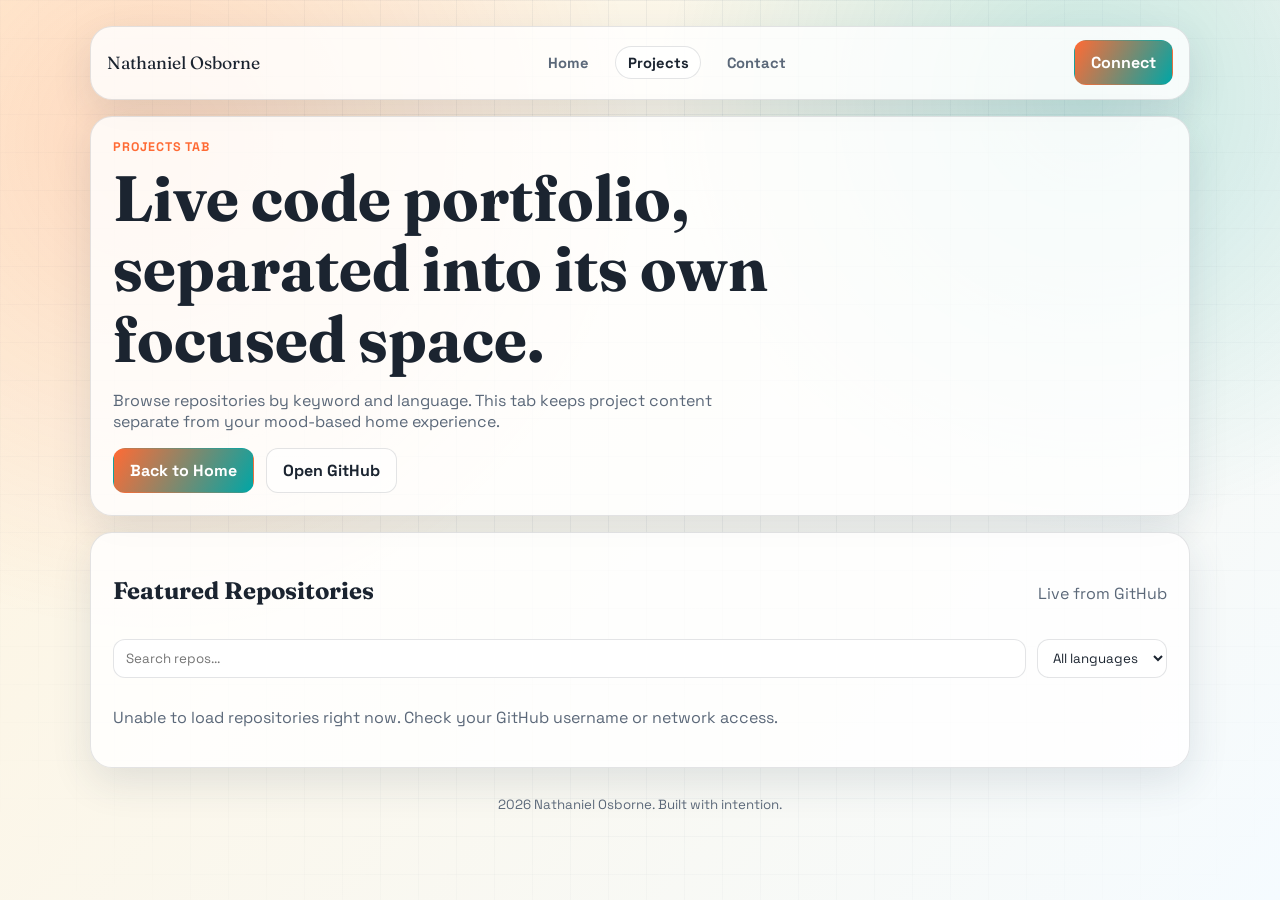
==== repos.html @ b6f5484a "Split home and projects into separate top tabs" ====
﻿<!doctype html>
<html lang="en">
<head>
  <meta charset="UTF-8" />
  <meta name="viewport" content="width=device-width, initial-scale=1.0" />
  <title>Nathaniel Osborne | Projects</title>
  <link rel="preconnect" href="https://fonts.googleapis.com">
  <link rel="preconnect" href="https://fonts.gstatic.com" crossorigin>
  <link href="https://fonts.googleapis.com/css2?family=Fraunces:opsz,wght@9..144,600;9..144,700&family=Space+Grotesk:wght@400;500;700&display=swap" rel="stylesheet">
  <link rel="stylesheet" href="./styles.css" />
</head>
<body>
  <div class="bg-grid" aria-hidden="true"></div>
  <div class="bg-glow" aria-hidden="true"></div>
  <div id="particleLayer" class="particle-layer" aria-hidden="true"></div>

  <header class="topbar reveal">
    <a class="brand" href="./index.html">Nathaniel Osborne</a>
    <nav class="topnav topnav-tabs">
      <a class="tab-link" href="./index.html">Home</a>
      <a class="tab-link active" href="./repos.html">Projects</a>
      <a class="tab-link" href="./index.html#contact">Contact</a>
    </nav>
    <a class="btn primary" href="https://github.com/NathanielOsborne" target="_blank" rel="noreferrer">Connect</a>
  </header>

  <main>
    <section class="hero reveal">
      <p class="eyebrow">Projects Tab</p>
      <h1>Live code portfolio, separated into its own focused space.</h1>
      <p class="lead">Browse repositories by keyword and language. This tab keeps project content separate from your mood-based home experience.</p>
      <div class="cta-row">
        <a class="btn primary" href="./index.html">Back to Home</a>
        <a class="btn ghost" href="https://github.com/NathanielOsborne?tab=repositories" target="_blank" rel="noreferrer">Open GitHub</a>
      </div>
    </section>

    <section id="repos" class="repos reveal">
      <div class="section-head">
        <h2>Featured Repositories</h2>
        <p>Live from GitHub</p>
      </div>
      <div class="filters" role="group" aria-label="Repository filters">
        <input id="repoSearch" type="search" placeholder="Search repos..." aria-label="Search repositories" />
        <select id="languageFilter" aria-label="Filter by language">
          <option value="all">All languages</option>
        </select>
      </div>
      <div id="repoGrid" class="repo-grid" aria-live="polite"></div>
      <p id="status" class="status">Loading repositories...</p>
    </section>
  </main>

  <footer>
    <small><span id="year"></span> Nathaniel Osborne. Built with intention.</small>
  </footer>

  <script src="./script.js"></script>
</body>
</html>
---- styles.css ----
﻿:root {
  --bg-1: #fff4de;
  --bg-2: #f5fbff;
  --text: #1b2430;
  --muted: #5b6879;
  --accent: #ff6b35;
  --accent-2: #00a6a6;
  --panel: rgba(255, 255, 255, 0.82);
  --border: rgba(27, 36, 48, 0.12);
  --shadow: 0 14px 40px rgba(36, 56, 84, 0.12);
  --particle-color: rgba(255, 107, 53, 0.22);
}

* {
  box-sizing: border-box;
}

html,
body {
  margin: 0;
  padding: 0;
  min-height: 100%;
}

body {
  font-family: "Space Grotesk", sans-serif;
  color: var(--text);
  background: linear-gradient(130deg, var(--bg-1), var(--bg-2));
  padding: 1.2rem 1rem 3rem;
  transition: background 300ms ease, color 300ms ease;
}

body[data-mood="focused"] {
  --bg-1: #e9eefc;
  --bg-2: #f9fbff;
  --accent: #335bff;
  --accent-2: #4c8bf5;
  --particle-color: rgba(51, 91, 255, 0.22);
}

body[data-mood="chill"] {
  --bg-1: #e7fbff;
  --bg-2: #f3f8ff;
  --accent: #0aa3b8;
  --accent-2: #60d7ed;
  --particle-color: rgba(10, 163, 184, 0.22);
}

body[data-mood="energetic"] {
  --bg-1: #fff0e8;
  --bg-2: #fff8f0;
  --accent: #ff4d2d;
  --accent-2: #ff8a00;
  --particle-color: rgba(255, 77, 45, 0.24);
}

body[data-mood="calm"] {
  --bg-1: #edfff6;
  --bg-2: #f5fff8;
  --accent: #2b9a62;
  --accent-2: #6dce98;
  --particle-color: rgba(43, 154, 98, 0.22);
}

.bg-grid {
  position: fixed;
  inset: 0;
  z-index: 0;
  pointer-events: none;
  background-image: linear-gradient(rgba(90, 110, 130, 0.08) 1px, transparent 1px),
    linear-gradient(90deg, rgba(90, 110, 130, 0.08) 1px, transparent 1px);
  background-size: 38px 38px;
  mask-image: radial-gradient(circle at 50% 30%, black 30%, transparent 95%);
}

.bg-glow {
  position: fixed;
  inset: 0;
  z-index: 0;
  pointer-events: none;
  background:
    radial-gradient(circle at 12% 16%, rgba(255, 107, 53, 0.2), transparent 36%),
    radial-gradient(circle at 85% 11%, rgba(0, 166, 166, 0.2), transparent 32%);
}

.particle-layer {
  position: fixed;
  inset: 0;
  pointer-events: none;
  z-index: 0;
  overflow: hidden;
}

.particle,
.spark {
  position: absolute;
  border-radius: 999px;
  background: var(--particle-color);
}

.particle {
  left: var(--x);
  bottom: -20px;
  width: var(--size);
  height: var(--size);
  animation: particle-rise var(--duration) linear infinite;
}

.spark {
  width: 8px;
  height: 8px;
  opacity: 0;
  animation: spark-burst 760ms ease-out forwards;
}

@keyframes particle-rise {
  from {
    transform: translateY(0) translateX(0) scale(0.8);
    opacity: 0;
  }

  20% {
    opacity: 0.85;
  }

  to {
    transform: translateY(-110vh) translateX(22px) scale(1.06);
    opacity: 0;
  }
}

@keyframes spark-burst {
  from {
    opacity: 1;
    transform: translate(0, 0) scale(1);
  }

  to {
    opacity: 0;
    transform: translate(var(--dx), var(--dy)) scale(0.4);
  }
}

.topbar,
.hero,
.mood,
.repos,
.contact,
footer {
  position: relative;
  z-index: 2;
  width: min(1100px, 100%);
  margin: 0 auto;
}

.topbar,
.hero,
.mood,
.repos,
.contact {
  border: 1px solid var(--border);
  border-radius: 22px;
  background: var(--panel);
  box-shadow: var(--shadow);
}

.topbar {
  margin-top: 0.4rem;
  padding: 0.85rem 1rem;
  display: flex;
  align-items: center;
  justify-content: space-between;
  gap: 1rem;
}

.brand {
  font-family: "Fraunces", serif;
  text-decoration: none;
  color: var(--text);
  font-size: 1.1rem;
}

.topnav {
  display: flex;
  gap: 0.85rem;
}

.topnav a {
  text-decoration: none;
  color: var(--muted);
  font-weight: 700;
  font-size: 0.92rem;
}

.topnav-tabs .tab-link {
  padding: 0.4rem 0.72rem;
  border: 1px solid transparent;
  border-radius: 999px;
}

.topnav-tabs .tab-link.active {
  border-color: var(--border);
  color: var(--text);
  background: rgba(255, 255, 255, 0.72);
}

.hero,
.mood,
.repos,
.contact {
  margin-top: 1rem;
  padding: 1.4rem;
}

.eyebrow {
  margin: 0;
  font-weight: 700;
  letter-spacing: 0.06em;
  text-transform: uppercase;
  color: var(--accent);
  font-size: 0.78rem;
}

h1,
h2,
h3 {
  font-family: "Fraunces", serif;
}

h1 {
  margin: 0.5rem 0 0;
  max-width: 16ch;
  line-height: 1.1;
  font-size: clamp(2.1rem, 5vw, 4rem);
}

.lead {
  color: var(--muted);
  max-width: 65ch;
  margin-bottom: 0;
}

.cta-row {
  display: flex;
  gap: 0.7rem;
  flex-wrap: wrap;
  margin-top: 1rem;
}

.btn {
  text-decoration: none;
  padding: 0.68rem 1rem;
  border-radius: 12px;
  border: 1px solid transparent;
  font-weight: 700;
  display: inline-block;
  cursor: pointer;
  font-family: inherit;
}

.btn.primary {
  background: linear-gradient(120deg, var(--accent), var(--accent-2));
  color: white;
}

.btn.ghost {
  border-color: var(--border);
  color: var(--text);
  background: rgba(255, 255, 255, 0.6);
}

.section-head {
  display: flex;
  justify-content: space-between;
  align-items: baseline;
  gap: 1rem;
}

.section-head p {
  margin: 0;
  color: var(--muted);
}

.mood {
  overflow: hidden;
}

.mood-emoji {
  position: absolute;
  right: 1rem;
  top: 1rem;
  font-size: 1.6rem;
  line-height: 1;
  background: rgba(255, 255, 255, 0.85);
  border: 1px solid var(--border);
  border-radius: 999px;
  padding: 0.32rem 0.5rem;
}

.mood-options {
  margin-top: 0.9rem;
  display: flex;
  gap: 0.6rem;
  flex-wrap: wrap;
}

.mood-btn {
  border-radius: 999px;
  border: 1px solid var(--border);
  background: rgba(255, 255, 255, 0.82);
  color: var(--text);
  padding: 0.5rem 0.82rem;
  font-family: inherit;
  font-weight: 700;
  cursor: pointer;
}

.mood-btn.active {
  background: linear-gradient(120deg, var(--accent), var(--accent-2));
  color: white;
  border-color: transparent;
}

.mood-lab-grid {
  margin-top: 1rem;
  display: grid;
  grid-template-columns: repeat(4, minmax(0, 1fr));
  gap: 0.8rem;
}

.mood-card {
  border: 1px solid var(--border);
  border-radius: 16px;
  padding: 0.95rem;
  background: rgba(255, 255, 255, 0.8);
}

.mood-card h3 {
  margin-top: 0;
  margin-bottom: 0.4rem;
}

.stat-card .big-number {
  font-family: "Fraunces", serif;
  font-size: 1.5rem;
  margin: 0;
}

.stat-card small {
  color: var(--muted);
}

.quote-card {
  grid-column: span 2;
}

.challenge {
  margin-top: 0.6rem;
  color: var(--muted);
  font-weight: 700;
}

.journal-card {
  grid-column: span 2;
}

.journal-card textarea {
  width: 100%;
  resize: vertical;
  border-radius: 10px;
  border: 1px solid var(--border);
  background: white;
  color: var(--text);
  padding: 0.65rem;
  font-family: inherit;
}

.history-list {
  margin: 0;
  padding-left: 1.1rem;
}

.history-list li {
  color: var(--muted);
  margin-bottom: 0.32rem;
}

.mini-actions {
  display: flex;
  gap: 0.5rem;
  flex-wrap: wrap;
}

.filters {
  margin-top: 0.9rem;
  display: flex;
  gap: 0.7rem;
  flex-wrap: wrap;
}

.filters input,
.filters select {
  border-radius: 12px;
  border: 1px solid var(--border);
  background: rgba(255, 255, 255, 0.9);
  color: var(--text);
  padding: 0.58rem 0.7rem;
  font-family: inherit;
}

.filters input {
  min-width: 210px;
  flex: 1;
}

.repo-grid {
  margin-top: 0.9rem;
  display: grid;
  grid-template-columns: repeat(auto-fit, minmax(260px, 1fr));
  gap: 0.8rem;
}

.repo-card {
  border: 1px solid var(--border);
  border-radius: 14px;
  padding: 0.95rem;
  background: rgba(255, 255, 255, 0.86);
}

.repo-card h3 {
  margin-top: 0;
  margin-bottom: 0.4rem;
}

.repo-card p {
  margin: 0;
  color: var(--muted);
  min-height: 2.5em;
}

.repo-meta {
  margin-top: 0.7rem;
  font-size: 0.84rem;
  color: var(--muted);
}

.repo-link {
  margin-top: 0.6rem;
  display: inline-block;
  color: var(--accent);
  font-weight: 700;
  text-decoration: none;
}

.status {
  margin-top: 0.9rem;
  color: var(--muted);
}

.status.tiny {
  margin-bottom: 0;
  font-size: 0.88rem;
}

.contact p {
  color: var(--muted);
  margin-bottom: 0;
}

footer {
  margin-top: 1.6rem;
  text-align: center;
  color: var(--muted);
}

.reveal {
  opacity: 0;
  transform: translateY(18px);
  transition: opacity 420ms ease, transform 420ms ease;
}

.reveal.visible {
  opacity: 1;
  transform: translateY(0);
}

@media (max-width: 980px) {
  .mood-lab-grid {
    grid-template-columns: repeat(2, minmax(0, 1fr));
  }

  .quote-card,
  .journal-card {
    grid-column: span 2;
  }

  .topnav {
    display: none;
  }
}

@media (max-width: 680px) {
  body {
    padding: 0.8rem 0.75rem 2rem;
  }

  .section-head {
    flex-direction: column;
    align-items: flex-start;
  }

  .mood-lab-grid {
    grid-template-columns: 1fr;
  }

  .quote-card,
  .journal-card {
    grid-column: span 1;
  }
}
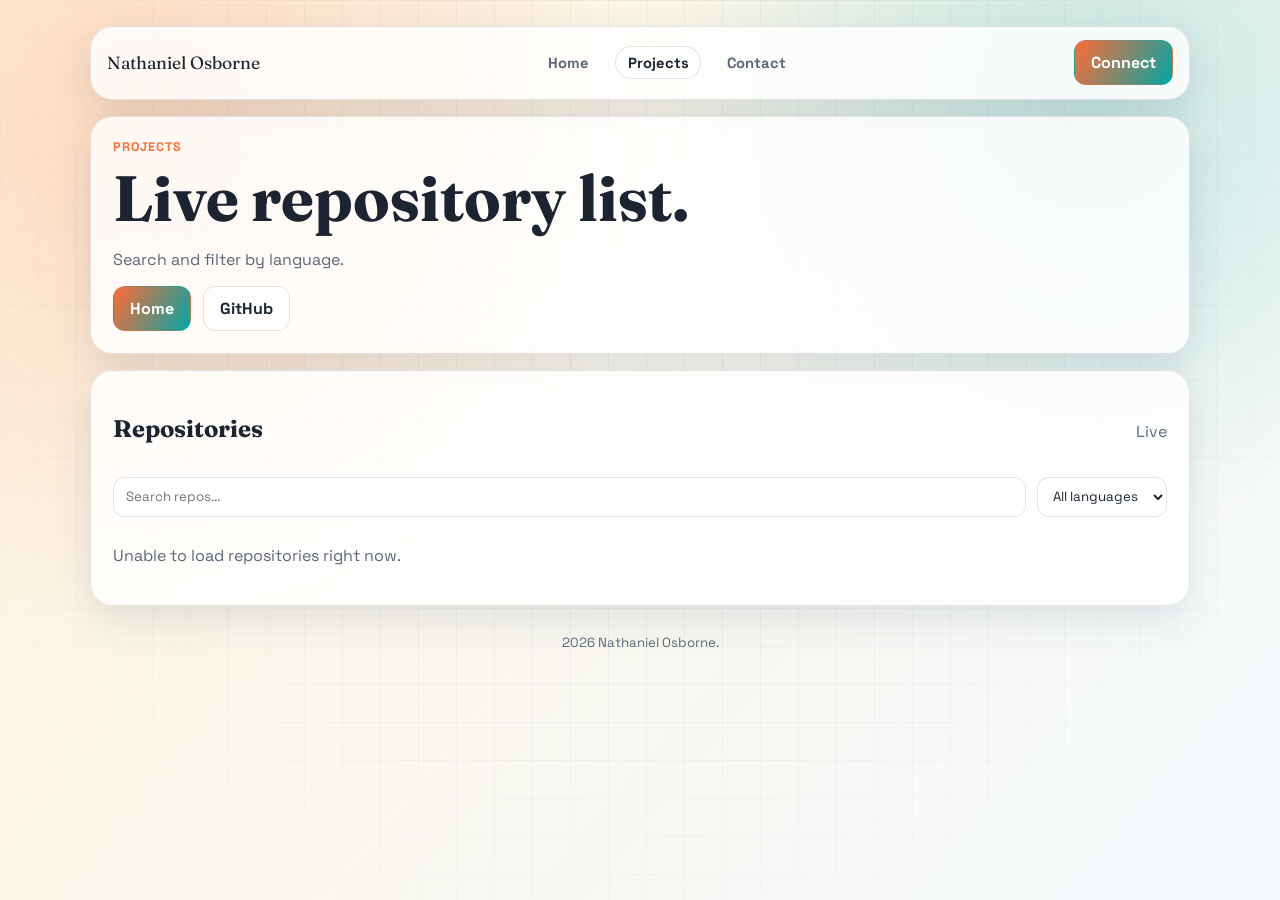
==== commit 3bde9a72: "Tighten page copy and add mood sounds with control fixes" ====
--- a/repos.html
+++ b/repos.html
@@ -26,19 +26,19 @@
 
   <main>
     <section class="hero reveal">
-      <p class="eyebrow">Projects Tab</p>
-      <h1>Live code portfolio, separated into its own focused space.</h1>
-      <p class="lead">Browse repositories by keyword and language. This tab keeps project content separate from your mood-based home experience.</p>
+      <p class="eyebrow">Projects</p>
+      <h1>Live repository list.</h1>
+      <p class="lead">Search and filter by language.</p>
       <div class="cta-row">
-        <a class="btn primary" href="./index.html">Back to Home</a>
-        <a class="btn ghost" href="https://github.com/NathanielOsborne?tab=repositories" target="_blank" rel="noreferrer">Open GitHub</a>
+        <a class="btn primary" href="./index.html">Home</a>
+        <a class="btn ghost" href="https://github.com/NathanielOsborne?tab=repositories" target="_blank" rel="noreferrer">GitHub</a>
       </div>
     </section>
 
     <section id="repos" class="repos reveal">
       <div class="section-head">
-        <h2>Featured Repositories</h2>
-        <p>Live from GitHub</p>
+        <h2>Repositories</h2>
+        <p>Live</p>
       </div>
       <div class="filters" role="group" aria-label="Repository filters">
         <input id="repoSearch" type="search" placeholder="Search repos..." aria-label="Search repositories" />
@@ -52,7 +52,7 @@
   </main>
 
   <footer>
-    <small><span id="year"></span> Nathaniel Osborne. Built with intention.</small>
+    <small><span id="year"></span> Nathaniel Osborne.</small>
   </footer>
 
   <script src="./script.js"></script>
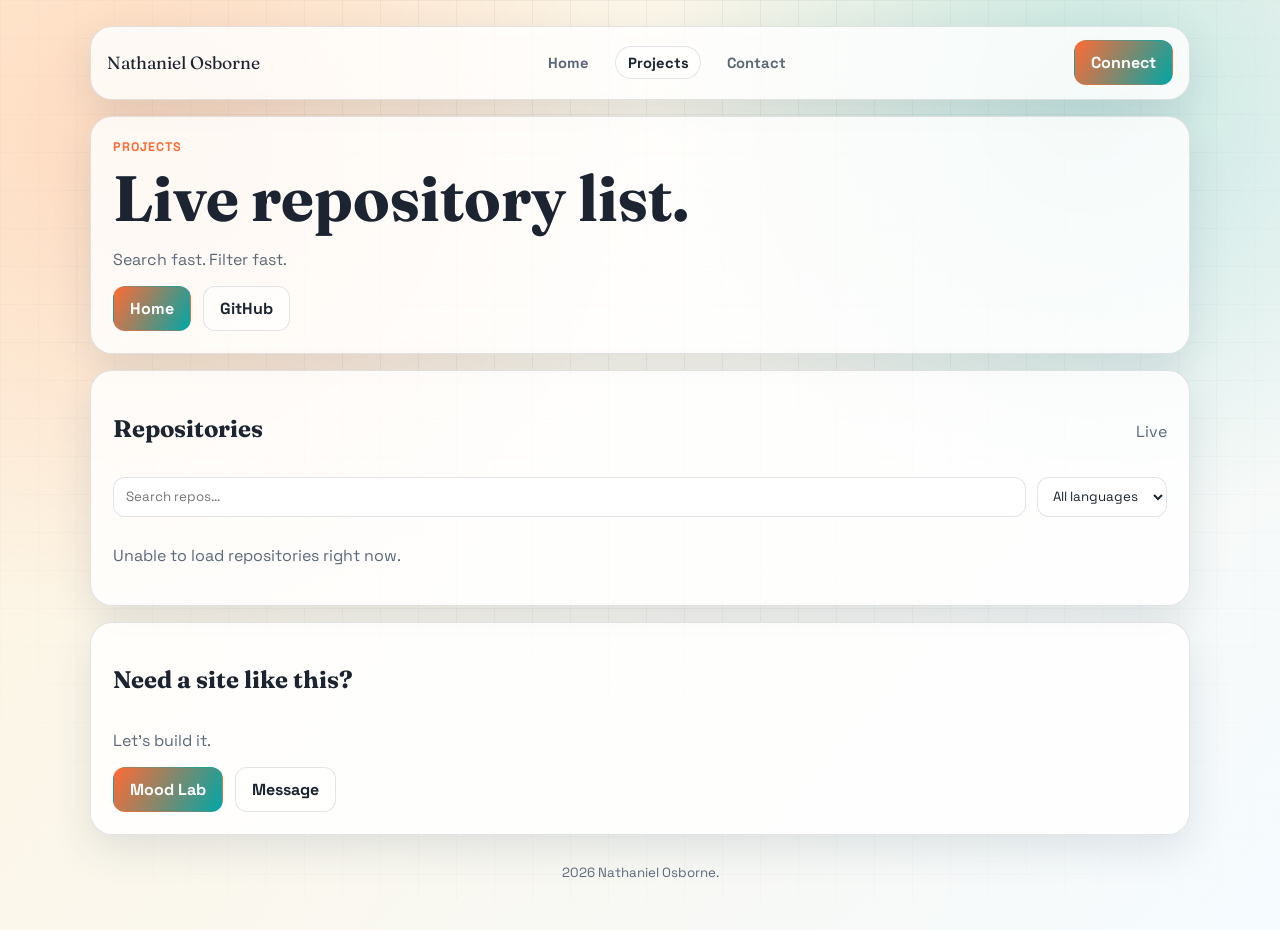
==== commit 7a575c51: "Move contact section to projects and enhance celebration background effects" ====
--- a/repos.html
+++ b/repos.html
@@ -19,7 +19,7 @@
     <nav class="topnav topnav-tabs">
       <a class="tab-link" href="./index.html">Home</a>
       <a class="tab-link active" href="./repos.html">Projects</a>
-      <a class="tab-link" href="./index.html#contact">Contact</a>
+      <a class="tab-link" href="#contact">Contact</a>
     </nav>
     <a class="btn primary" href="https://github.com/NathanielOsborne" target="_blank" rel="noreferrer">Connect</a>
   </header>
@@ -28,7 +28,7 @@
     <section class="hero reveal">
       <p class="eyebrow">Projects</p>
       <h1>Live repository list.</h1>
-      <p class="lead">Search and filter by language.</p>
+      <p class="lead">Search fast. Filter fast.</p>
       <div class="cta-row">
         <a class="btn primary" href="./index.html">Home</a>
         <a class="btn ghost" href="https://github.com/NathanielOsborne?tab=repositories" target="_blank" rel="noreferrer">GitHub</a>
@@ -49,6 +49,17 @@
       <div id="repoGrid" class="repo-grid" aria-live="polite"></div>
       <p id="status" class="status">Loading repositories...</p>
     </section>
+
+    <section class="contact reveal" id="contact">
+      <div class="section-head">
+        <h2>Need a site like this?</h2>
+      </div>
+      <p>Let’s build it.</p>
+      <div class="cta-row">
+        <a class="btn primary" href="./index.html">Mood Lab</a>
+        <a class="btn ghost" href="https://github.com/NathanielOsborne" target="_blank" rel="noreferrer">Message</a>
+      </div>
+    </section>
   </main>
 
   <footer>
--- a/styles.css
+++ b/styles.css
@@ -518,3 +518,49 @@
     grid-column: span 1;
   }
 }
+
+body.celebration .bg-glow {
+  animation: glow-bounce 720ms ease-out;
+}
+
+body.celebration .bg-grid {
+  animation: grid-spin 720ms ease-out;
+}
+
+body.celebration .particle-layer {
+  filter: saturate(1.5) brightness(1.15);
+}
+
+@keyframes glow-bounce {
+  0% {
+    transform: scale(1);
+    opacity: 1;
+  }
+
+  40% {
+    transform: scale(1.05);
+    opacity: 0.95;
+  }
+
+  100% {
+    transform: scale(1);
+    opacity: 1;
+  }
+}
+
+@keyframes grid-spin {
+  0% {
+    transform: rotate(0deg) scale(1);
+    opacity: 1;
+  }
+
+  50% {
+    transform: rotate(1.2deg) scale(1.03);
+    opacity: 0.85;
+  }
+
+  100% {
+    transform: rotate(0deg) scale(1);
+    opacity: 1;
+  }
+}
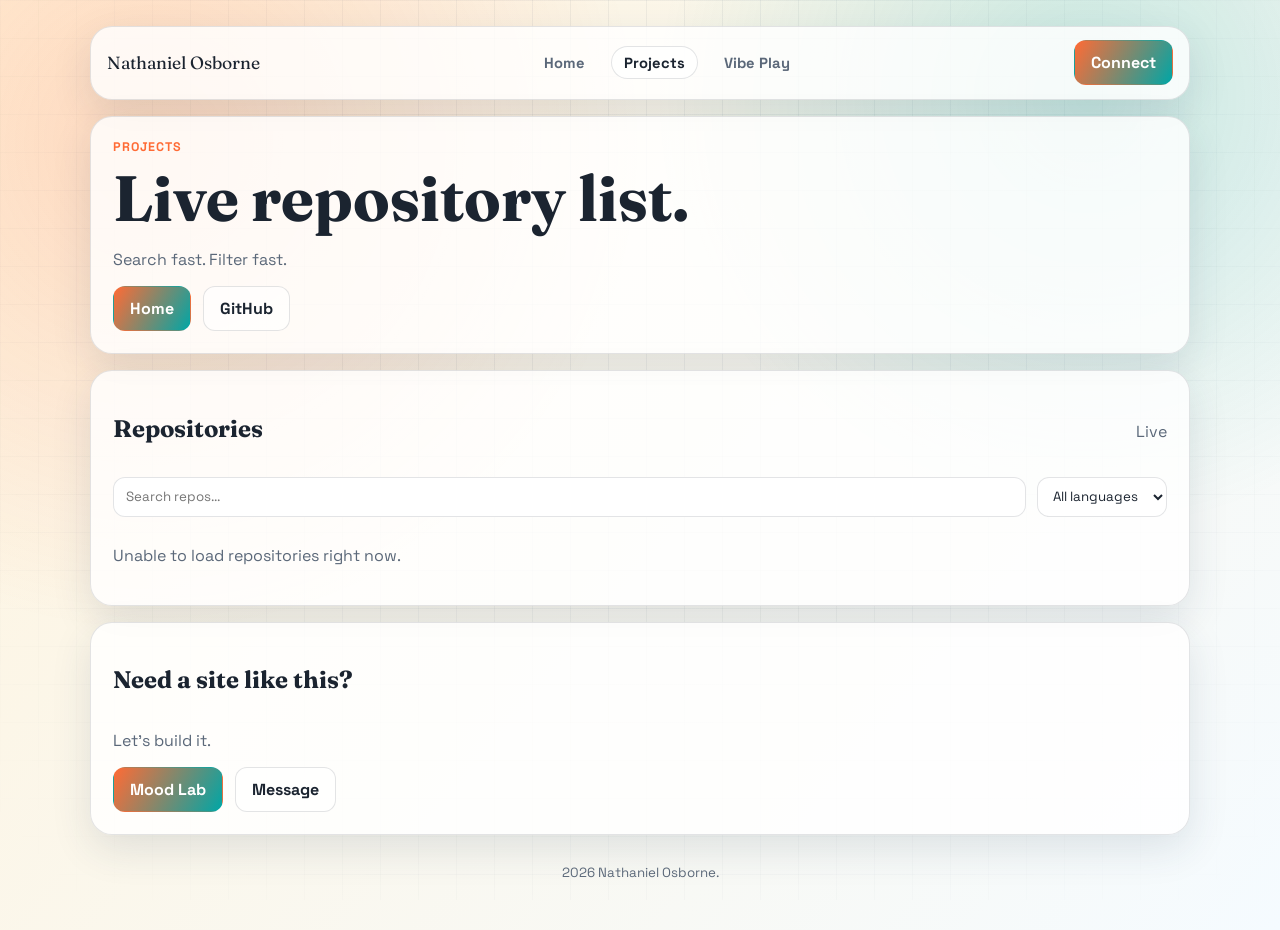
==== commit b91496c4: "Add mood-reactive Vibe Play page and expand celebration effects" ====
--- a/repos.html
+++ b/repos.html
@@ -19,7 +19,7 @@
     <nav class="topnav topnav-tabs">
       <a class="tab-link" href="./index.html">Home</a>
       <a class="tab-link active" href="./repos.html">Projects</a>
-      <a class="tab-link" href="#contact">Contact</a>
+      <a class="tab-link" href="./vibe.html">Vibe Play</a>
     </nav>
     <a class="btn primary" href="https://github.com/NathanielOsborne" target="_blank" rel="noreferrer">Connect</a>
   </header>
--- a/styles.css
+++ b/styles.css
@@ -519,17 +519,6 @@
   }
 }
 
-body.celebration .bg-glow {
-  animation: glow-bounce 720ms ease-out;
-}
-
-body.celebration .bg-grid {
-  animation: grid-spin 720ms ease-out;
-}
-
-body.celebration .particle-layer {
-  filter: saturate(1.5) brightness(1.15);
-}
 
 @keyframes glow-bounce {
   0% {
@@ -564,3 +553,63 @@
     opacity: 1;
   }
 }
+
+.burst-dot {
+  position: fixed;
+  border-radius: 999px;
+  background: var(--particle-color);
+  z-index: 1;
+  pointer-events: none;
+  animation: burst-float 4s ease-out forwards;
+}
+
+@keyframes burst-float {
+  0% {
+    transform: translateY(0) scale(0.8);
+    opacity: 0;
+  }
+
+  10% {
+    opacity: 0.9;
+  }
+
+  100% {
+    transform: translateY(-115vh) scale(1.15);
+    opacity: 0;
+  }
+}
+
+body.celebration .bg-glow {
+  animation: glow-bounce 900ms ease-out;
+}
+
+body.celebration .bg-grid {
+  animation: grid-spin 900ms ease-out;
+}
+
+body.celebration .particle-layer {
+  filter: saturate(1.7) brightness(1.2);
+}
+
+.vibe-zone .mood-lab-grid {
+  grid-template-columns: repeat(3, minmax(0, 1fr));
+}
+
+.vibe-zone input[type="range"] {
+  width: 100%;
+}
+
+@media (max-width: 980px) {
+  .vibe-zone .mood-lab-grid {
+    grid-template-columns: repeat(2, minmax(0, 1fr));
+  }
+}
+
+@media (max-width: 680px) {
+  .vibe-zone .mood-lab-grid {
+    grid-template-columns: 1fr;
+  }
+}
+
+
+
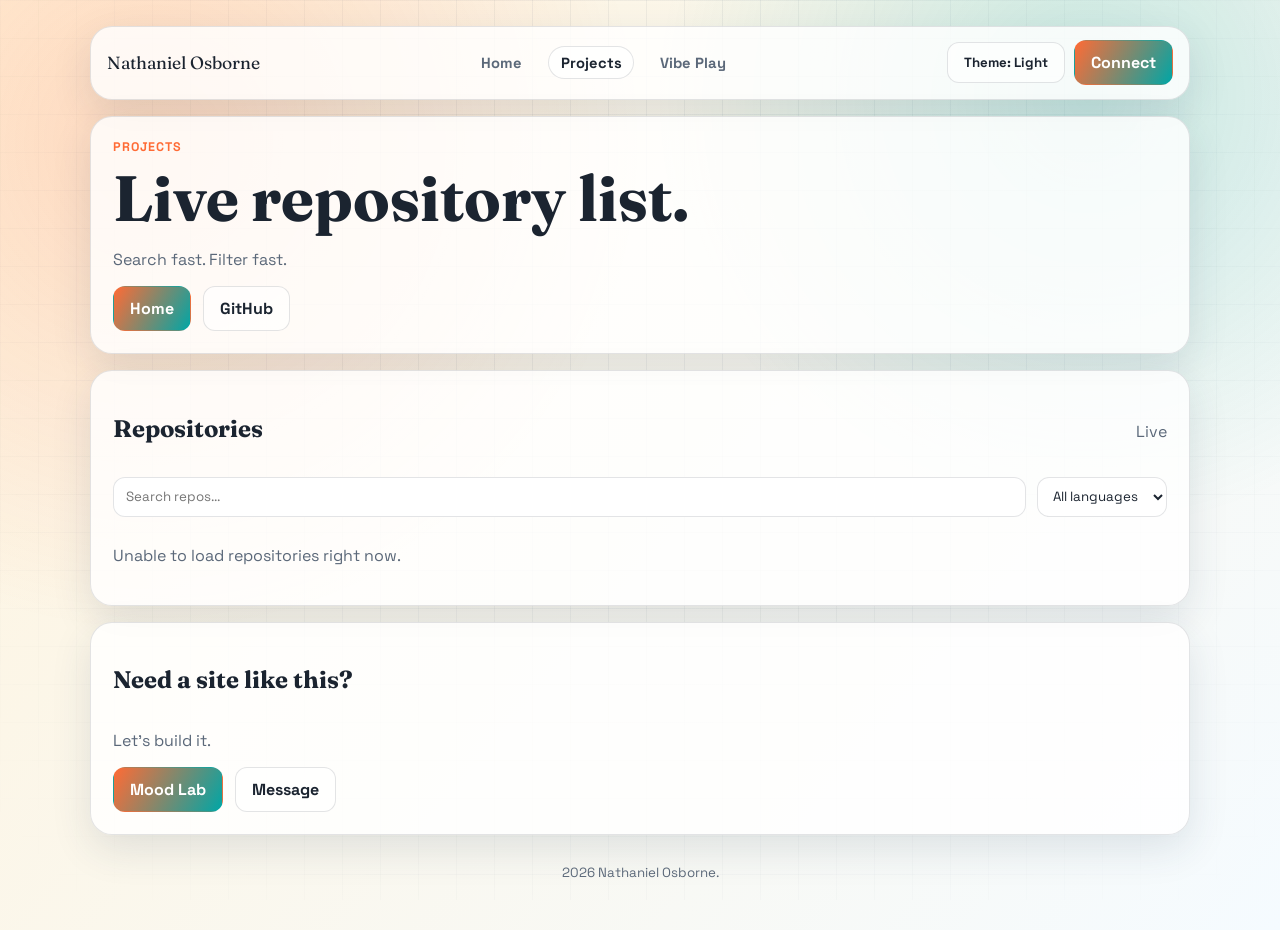
==== commit 2a1a1775: "Add optional dark mode and mood switch sounds" ====
--- a/repos.html
+++ b/repos.html
@@ -21,7 +21,10 @@
       <a class="tab-link active" href="./repos.html">Projects</a>
       <a class="tab-link" href="./vibe.html">Vibe Play</a>
     </nav>
-    <a class="btn primary" href="https://github.com/NathanielOsborne" target="_blank" rel="noreferrer">Connect</a>
+    <div class="topbar-actions">
+      <button id="themeToggleBtn" class="btn ghost" type="button">Theme: Light</button>
+      <a class="btn primary" href="https://github.com/NathanielOsborne" target="_blank" rel="noreferrer">Connect</a>
+    </div>
   </header>
 
   <main>
@@ -69,3 +72,4 @@
   <script src="./script.js"></script>
 </body>
 </html>
+
--- a/styles.css
+++ b/styles.css
@@ -62,6 +62,41 @@
   --particle-color: rgba(43, 154, 98, 0.22);
 }
 
+
+body[data-theme="dark"] {
+  --bg-1: #10131c;
+  --bg-2: #171d2a;
+  --text: #edf2ff;
+  --muted: #a8b4cc;
+  --panel: rgba(22, 29, 44, 0.82);
+  --border: rgba(222, 235, 255, 0.16);
+  --shadow: 0 14px 40px rgba(0, 0, 0, 0.45);
+  --particle-color: rgba(255, 255, 255, 0.14);
+}
+
+body[data-theme="dark"][data-mood="focused"] {
+  --bg-1: #121932;
+  --bg-2: #1a2540;
+  --particle-color: rgba(94, 134, 255, 0.26);
+}
+
+body[data-theme="dark"][data-mood="chill"] {
+  --bg-1: #0f1f28;
+  --bg-2: #16303a;
+  --particle-color: rgba(63, 213, 237, 0.26);
+}
+
+body[data-theme="dark"][data-mood="energetic"] {
+  --bg-1: #2a1614;
+  --bg-2: #3a1c15;
+  --particle-color: rgba(255, 124, 81, 0.28);
+}
+
+body[data-theme="dark"][data-mood="calm"] {
+  --bg-1: #13261d;
+  --bg-2: #1a3226;
+  --particle-color: rgba(109, 206, 152, 0.27);
+}
 .bg-grid {
   position: fixed;
   inset: 0;
@@ -173,6 +208,12 @@
   gap: 1rem;
 }
 
+.topbar-actions {
+  display: inline-flex;
+  gap: 0.55rem;
+  align-items: center;
+}
+
 .brand {
   font-family: "Fraunces", serif;
   text-decoration: none;
@@ -613,3 +654,62 @@
 
 
 
+
+.spotify-card {
+  display: grid;
+  gap: 0.7rem;
+  justify-items: start;
+}
+
+.spotify-logo-link {
+  display: inline-flex;
+  width: 88px;
+  height: 88px;
+  border-radius: 999px;
+  border: 1px solid var(--border);
+  background: rgba(255, 255, 255, 0.72);
+  align-items: center;
+  justify-content: center;
+  transition: transform 180ms ease, box-shadow 180ms ease;
+  box-shadow: 0 8px 18px rgba(0, 0, 0, 0.12);
+}
+
+.spotify-logo-link:hover {
+  transform: translateY(-2px) scale(1.03);
+  box-shadow: 0 12px 22px rgba(0, 0, 0, 0.16);
+}
+
+.spotify-logo-link svg {
+  width: 64px;
+  height: 64px;
+}
+
+.history-card .btn {
+  margin-top: 0.55rem;
+}
+.oracle-text {
+  min-height: 2.7em;
+}
+
+.oracle-hit {
+  color: #35f3a8;
+}
+
+.oracle-miss {
+  color: #9db0d6;
+}
+
+.tap-button {
+  min-width: 90px;
+  font-size: 1rem;
+}
+
+.tap-button:disabled {
+  opacity: 0.45;
+  cursor: not-allowed;
+}
+
+.vibe-zone .big-number {
+  margin: 0.35rem 0;
+}
+
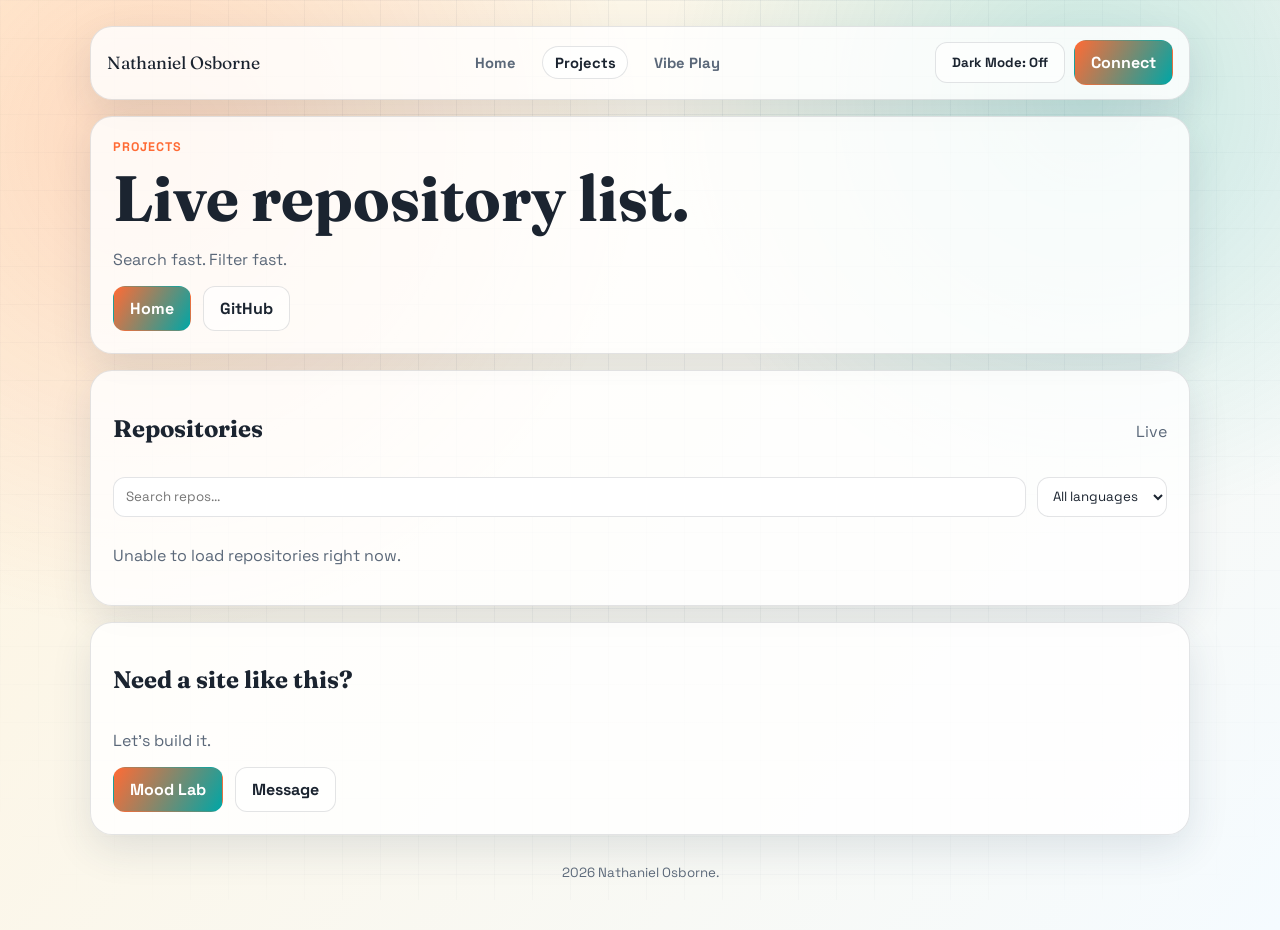
==== commit 34ee929d: "Make dark mode explicit and limit audio to Celebrate button" ====
--- a/repos.html
+++ b/repos.html
@@ -22,7 +22,7 @@
       <a class="tab-link" href="./vibe.html">Vibe Play</a>
     </nav>
     <div class="topbar-actions">
-      <button id="themeToggleBtn" class="btn ghost" type="button">Theme: Light</button>
+      <button id="themeToggleBtn" class="btn ghost" type="button">Dark Mode: Off</button>
       <a class="btn primary" href="https://github.com/NathanielOsborne" target="_blank" rel="noreferrer">Connect</a>
     </div>
   </header>
@@ -73,3 +73,4 @@
 </body>
 </html>
 
+
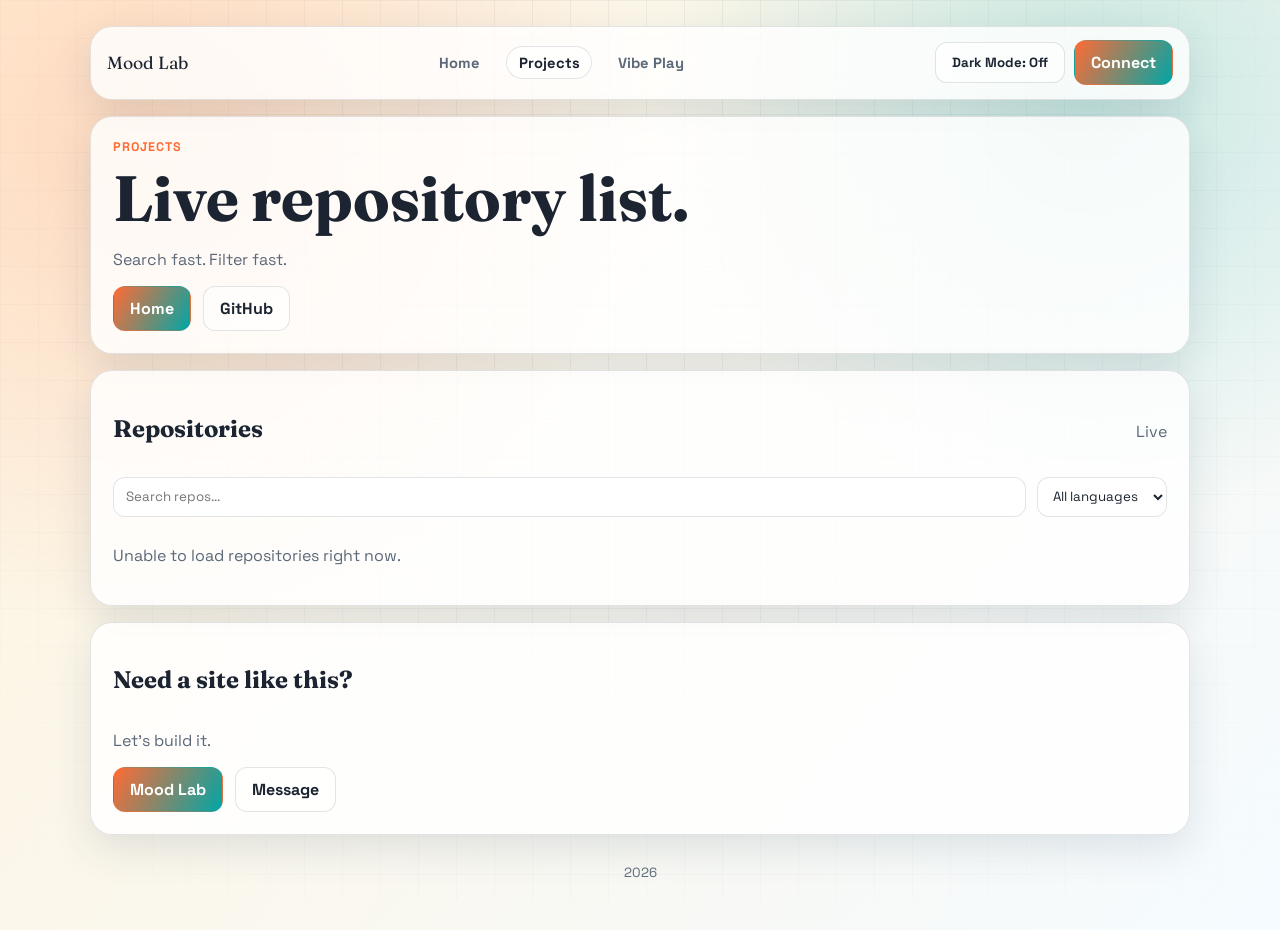
==== commit 98b1c2df: "Update branding text and enlarge unboxed Spotify logo" ====
--- a/repos.html
+++ b/repos.html
@@ -15,7 +15,7 @@
   <div id="particleLayer" class="particle-layer" aria-hidden="true"></div>
 
   <header class="topbar reveal">
-    <a class="brand" href="./index.html">Nathaniel Osborne</a>
+    <a class="brand" href="./index.html">Mood Lab</a>
     <nav class="topnav topnav-tabs">
       <a class="tab-link" href="./index.html">Home</a>
       <a class="tab-link active" href="./repos.html">Projects</a>
@@ -66,7 +66,7 @@
   </main>
 
   <footer>
-    <small><span id="year"></span> Nathaniel Osborne.</small>
+    <small><span id="year"></span></small>
   </footer>
 
   <script src="./script.js"></script>
@@ -74,3 +74,4 @@
 </html>
 
 
+
--- a/styles.css
+++ b/styles.css
@@ -66,11 +66,8 @@
 body[data-theme="dark"] {
   --bg-1: #10131c;
   --bg-2: #171d2a;
-  --text: #edf2ff;
-  --muted: #a8b4cc;
-  --panel: rgba(22, 29, 44, 0.82);
-  --border: rgba(222, 235, 255, 0.16);
-  --shadow: 0 14px 40px rgba(0, 0, 0, 0.45);
+  --text: #000000;
+  --muted: #000000;
   --particle-color: rgba(255, 255, 255, 0.14);
 }
 
@@ -432,6 +429,17 @@
   flex-wrap: wrap;
 }
 
+.controls-actions {
+  display: grid;
+  grid-template-columns: repeat(2, minmax(0, 1fr));
+  gap: 0.72rem;
+}
+
+.controls-actions .btn {
+  width: 100%;
+  text-align: center;
+}
+
 .filters {
   margin-top: 0.9rem;
   display: flex;
@@ -555,7 +563,8 @@
   }
 
   .quote-card,
-  .journal-card {
+  .journal-card,
+  .controls-card {
     grid-column: span 1;
   }
 }
@@ -656,32 +665,37 @@
 
 
 .spotify-card {
-  display: grid;
-  gap: 0.7rem;
-  justify-items: start;
+  border: none;
+  background: transparent;
+  box-shadow: none;
+  display: flex;
+  align-items: center;
+  justify-content: center;
+  padding: 0.15rem;
+  min-height: 118px;
 }
 
 .spotify-logo-link {
   display: inline-flex;
-  width: 88px;
-  height: 88px;
+  width: 96px;
+  height: 96px;
   border-radius: 999px;
-  border: 1px solid var(--border);
-  background: rgba(255, 255, 255, 0.72);
+  border: none;
+  background: transparent;
   align-items: center;
   justify-content: center;
-  transition: transform 180ms ease, box-shadow 180ms ease;
-  box-shadow: 0 8px 18px rgba(0, 0, 0, 0.12);
+  transition: transform 180ms ease;
+  box-shadow: none;
 }
 
 .spotify-logo-link:hover {
-  transform: translateY(-2px) scale(1.03);
-  box-shadow: 0 12px 22px rgba(0, 0, 0, 0.16);
+  transform: translateY(-2px) scale(1.04);
+  box-shadow: none;
 }
 
 .spotify-logo-link svg {
-  width: 64px;
-  height: 64px;
+  width: 96px;
+  height: 96px;
 }
 
 .history-card .btn {
@@ -713,3 +727,15 @@
   margin: 0.35rem 0;
 }
 
+
+
+.controls-card {
+  grid-column: span 2;
+  padding: 1.05rem;
+}
+
+body[data-theme="dark"] .btn.primary,
+body[data-theme="dark"] .mood-btn.active {
+  color: #000000;
+}
+
